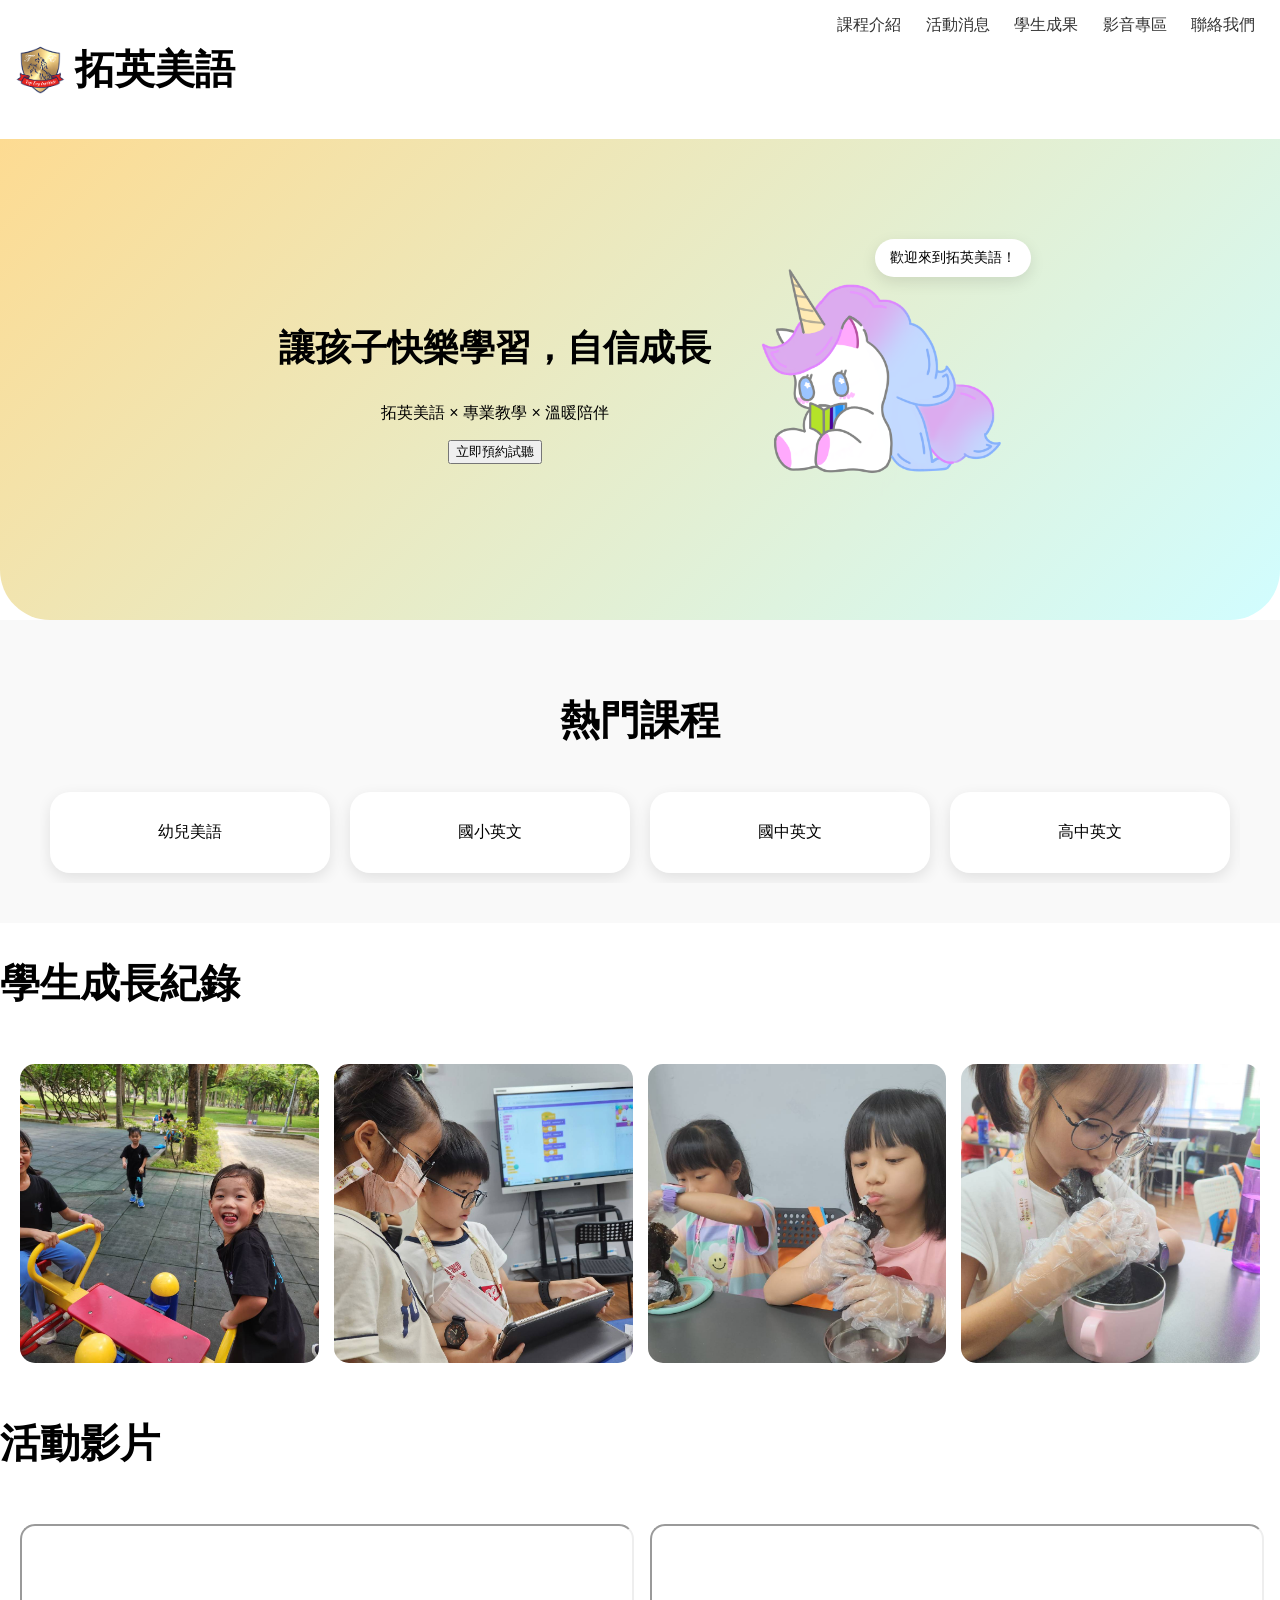
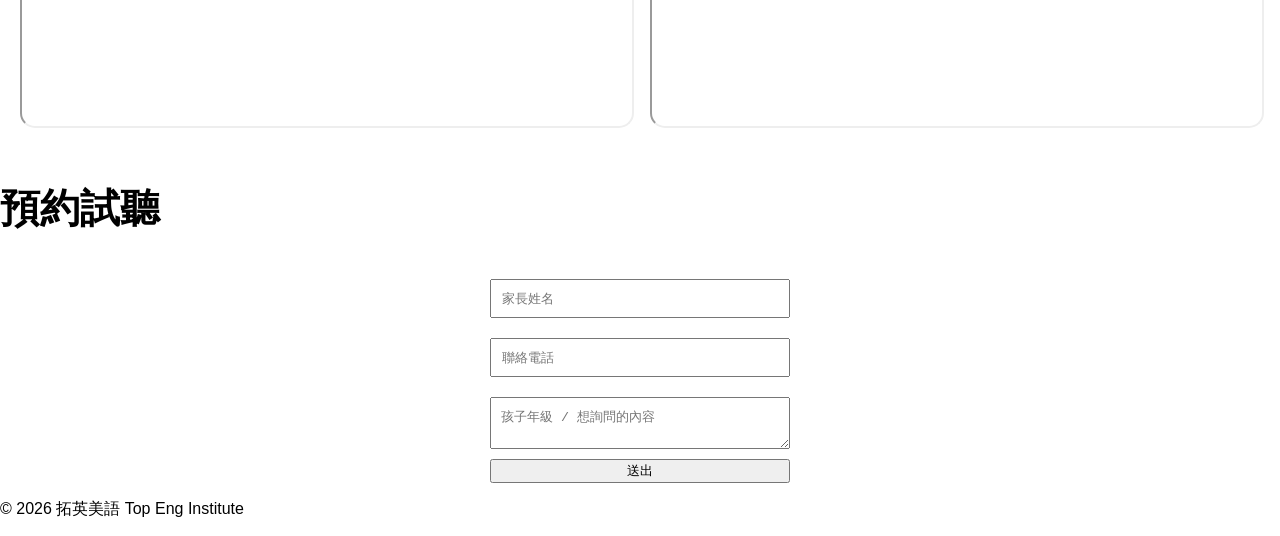
==== cram-school-website/index.html @ 193c5854 "Add files via upload" ====
<!DOCTYPE html>
<html lang="zh-Hant">
<head>
<meta charset="UTF-8">
<meta name="viewport" content="width=device-width, initial-scale=1.0">
<title>Top Eng Institute 拓英美語</title>
<link rel="stylesheet" href="style.css">
<link href="https://unpkg.com/aos@2.3.4/dist/aos.css" rel="stylesheet">
</head>

<body>

<div class="floating-shapes">
    <span class="shape pink"></span>
    <span class="shape blue"></span>
    <span class="shape yellow"></span>
</div>

<header>
    <div class="logo">
        <img src="images/logo.png" alt="Top Eng Logo">
        <h1>拓英美語</h1>
    </div>

    <nav>
        <a href="#">課程介紹</a>
        <a href="#">活動消息</a>
        <a href="#">學生成果</a>
        <a href="#">影音專區</a>
        <a href="#">聯絡我們</a>
    </nav>
</header>

<section class="hero">
    <div class="hero-content">
        <div class="hero-text">
            <h2>讓孩子快樂學習，自信成長</h2>
            <p>拓英美語 × 專業教學 × 溫暖陪伴</p>
            <button>立即預約試聽</button>
        </div>

        <div class="hero-image">
            <img id="mascot" src="images/Reading Unicorn.png" alt="Unicorn Mascot">

                <div class="speech-bubble">
                    歡迎來到拓英美語！
                </div>

        </div>
    </div>
</section>

<section class="programs">
    <h2>熱門課程</h2>

    <div class="slider">
        <div class="slide-track">

            <div class="card">幼兒美語</div>
            <div class="card">國小英文</div>
            <div class="card">國中英文</div>
            <div class="card">高中英文</div>
            <div class="card">數學輔導</div>
            <div class="card">作業指導</div>

            <!-- duplicate for smooth loop -->
            <div class="card">幼兒美語</div>
            <div class="card">國小英文</div>
            <div class="card">國中英文</div>
            <div class="card">高中英文</div>

        </div>
    </div>
</section>

<section class="gallery">
    <h2>學生成長紀錄</h2>

    <div class="gallery-grid">
        <img src="images/photo1.jpg">
        <img src="images/photo2.jpg">
        <img src="images/photo3.jpg">
        <img src="images/photo4.jpg">
    </div>
</section>

<section class="videos">
    <h2>活動影片</h2>

    <div class="video-grid">

        <iframe src="https://www.youtube.com/watch?v=noAdLFF8RVE"></iframe>
        <iframe src="https://www.youtube.com/embed/dQw4w9WgXcQ"></iframe>

    </div>
</section>

<section class="contact">
    <h2>預約試聽</h2>
    <form>
        <input type="text" placeholder="家長姓名">
        <input type="text" placeholder="聯絡電話">
        <textarea placeholder="孩子年級 / 想詢問的內容"></textarea>
        <button type="submit">送出</button>
    </form>
</section>

<footer>
    <p>© 2026 拓英美語 Top Eng Institute</p>
</footer>

<script src="https://unpkg.com/aos@2.3.4/dist/aos.js"></script>
<script>
AOS.init();
</script>

</body>
</html>
---- cram-school-website/style.css ----
body {
    margin: 0;
    font-family: "Noto Sans TC", sans-serif;
}

/* MOBILE FIRST FIX */
@media (max-width: 768px) {
    .hero-content {
        flex-direction: column;
    }
}

/* GLOBAL RESPONSIVE */
img {
    max-width: 100%;
    height: auto;
}

h1, h2 {
    font-size: clamp(22px, 5vw, 40px);
}

/* NAV mobile fix */
@media (max-width: 768px) {
    nav {
        display: flex;
        flex-wrap: wrap;
        justify-content: center;
    }

    nav a {
        margin: 5px;
        font-size: 14px;
    }
}

.floating-shapes {
    position: fixed;
    width: 100%;
    height: 100%;
    z-index: -1;
    overflow: hidden;
}

.shape {
    position: absolute;
    border-radius: 50%;
    opacity: 0.3;
}

.pink {
    width: 200px;
    height: 200px;
    background: #ffd6e0;
    top: 10%;
    left: 5%;
    animation: floatShape 10s infinite;
}

.blue {
    width: 250px;
    height: 250px;
    background: #d6f0ff;
    bottom: 10%;
    right: 10%;
    animation: floatShape 12s infinite;
}

.yellow {
    width: 150px;
    height: 150px;
    background: #fff5cc;
    top: 50%;
    left: 70%;
    animation: floatShape 8s infinite;
}

@keyframes floatShape {
    0% { transform: translateY(0); }
    50% { transform: translateY(-30px); }
    100% { transform: translateY(0); }
}

/* HEADER */
header {
    background: white;
    padding: 15px;
    display: flex;
    justify-content: space-between;
}

nav a {
    margin: 0 10px;
    text-decoration: none;
    color: #333;
}

.logo {
    display: flex;
    align-items: center;
}

.logo img {
    width: 50px;
    margin-right: 10px;
}

/* HERO */
.hero {
    background: linear-gradient(135deg, #fddb92, #d1fdff);
    padding: 120px 20px;
    text-align: center;
    border-bottom-left-radius: 50px;
    border-bottom-right-radius: 50px;
}

.hero h2 {
    font-size: 36px;
}

.hero-content {
    display: flex;
    align-items: center;
    justify-content: center;
    gap: 40px;
    flex-wrap: wrap;
}

.hero-image img {
    width: 250px;
    animation: float 3s ease-in-out infinite;
}

@keyframes float {
    0% { transform: translateY(0px); }
    50% { transform: translateY(-15px); }
    100% { transform: translateY(0px); }
}

.hero-image {
    position: relative;
}

.speech-bubble {
    position: absolute;
    top: -20px;
    right: -30px;
    background: white;
    padding: 10px 15px;
    border-radius: 20px;
    font-size: 14px;
    box-shadow: 0 5px 15px rgba(0,0,0,0.1);
}

/* make it responsive */
@media (max-width: 768px) {
    .hero-content {
        flex-direction: column;
    }
}

/* CARDS */
.programs {
    background: #f9f9f9;
    padding: 40px;
    text-align: center;
}

.card {
    background: white;
    margin: 15px auto;
    padding: 20px;
    max-width: 300px;
    border-radius: 20px;
}

.slider {
    overflow: hidden;
    width: 100%;
}

.slide-track {
    display: flex;
    width: calc(250px * 10);
    animation: scroll 20s linear infinite;
}

.card {
    width: 220px;
    margin: 10px;
    padding: 30px;
    background: white;
    border-radius: 20px;
    text-align: center;
    box-shadow: 0 5px 15px rgba(0,0,0,0.1);
    flex-shrink: 0;
}

@keyframes scroll {
    0% { transform: translateX(0); }
    100% { transform: translateX(-50%); }
}

/* gallery */
.gallery-grid {
    display: grid;
    grid-template-columns: repeat(auto-fit, minmax(180px, 1fr));
    gap: 15px;
    padding: 20px;
}

.gallery-grid img {
    width: 100%;
    aspect-ratio: 1 / 1;   /* 🔥 THIS FIXES EVERYTHING */
    object-fit: cover;     /* crops nicely */
    border-radius: 15px;
}

.gallery-grid {
    display: grid;
    grid-template-columns: repeat(auto-fit, minmax(180px, 1fr));
    gap: 15px;
    padding: 20px;
}

.gallery-grid img {
    width: 100%;
    aspect-ratio: 1 / 1;   /* 🔥 THIS FIXES EVERYTHING */
    object-fit: cover;     /* crops nicely */
    border-radius: 15px;
}

/* video */
.video-grid {
    display: grid;
    grid-template-columns: repeat(auto-fit, minmax(250px, 1fr));
    gap: 20px;
    padding: 20px;
}

iframe {
    width: 100%;
    height: 200px;
    border-radius: 15px;
}

/* FORM */
form {
    display: flex;
    flex-direction: column;
    max-width: 300px;
    margin: auto;
}

input, textarea {
    margin: 10px 0;
    padding: 10px;
}
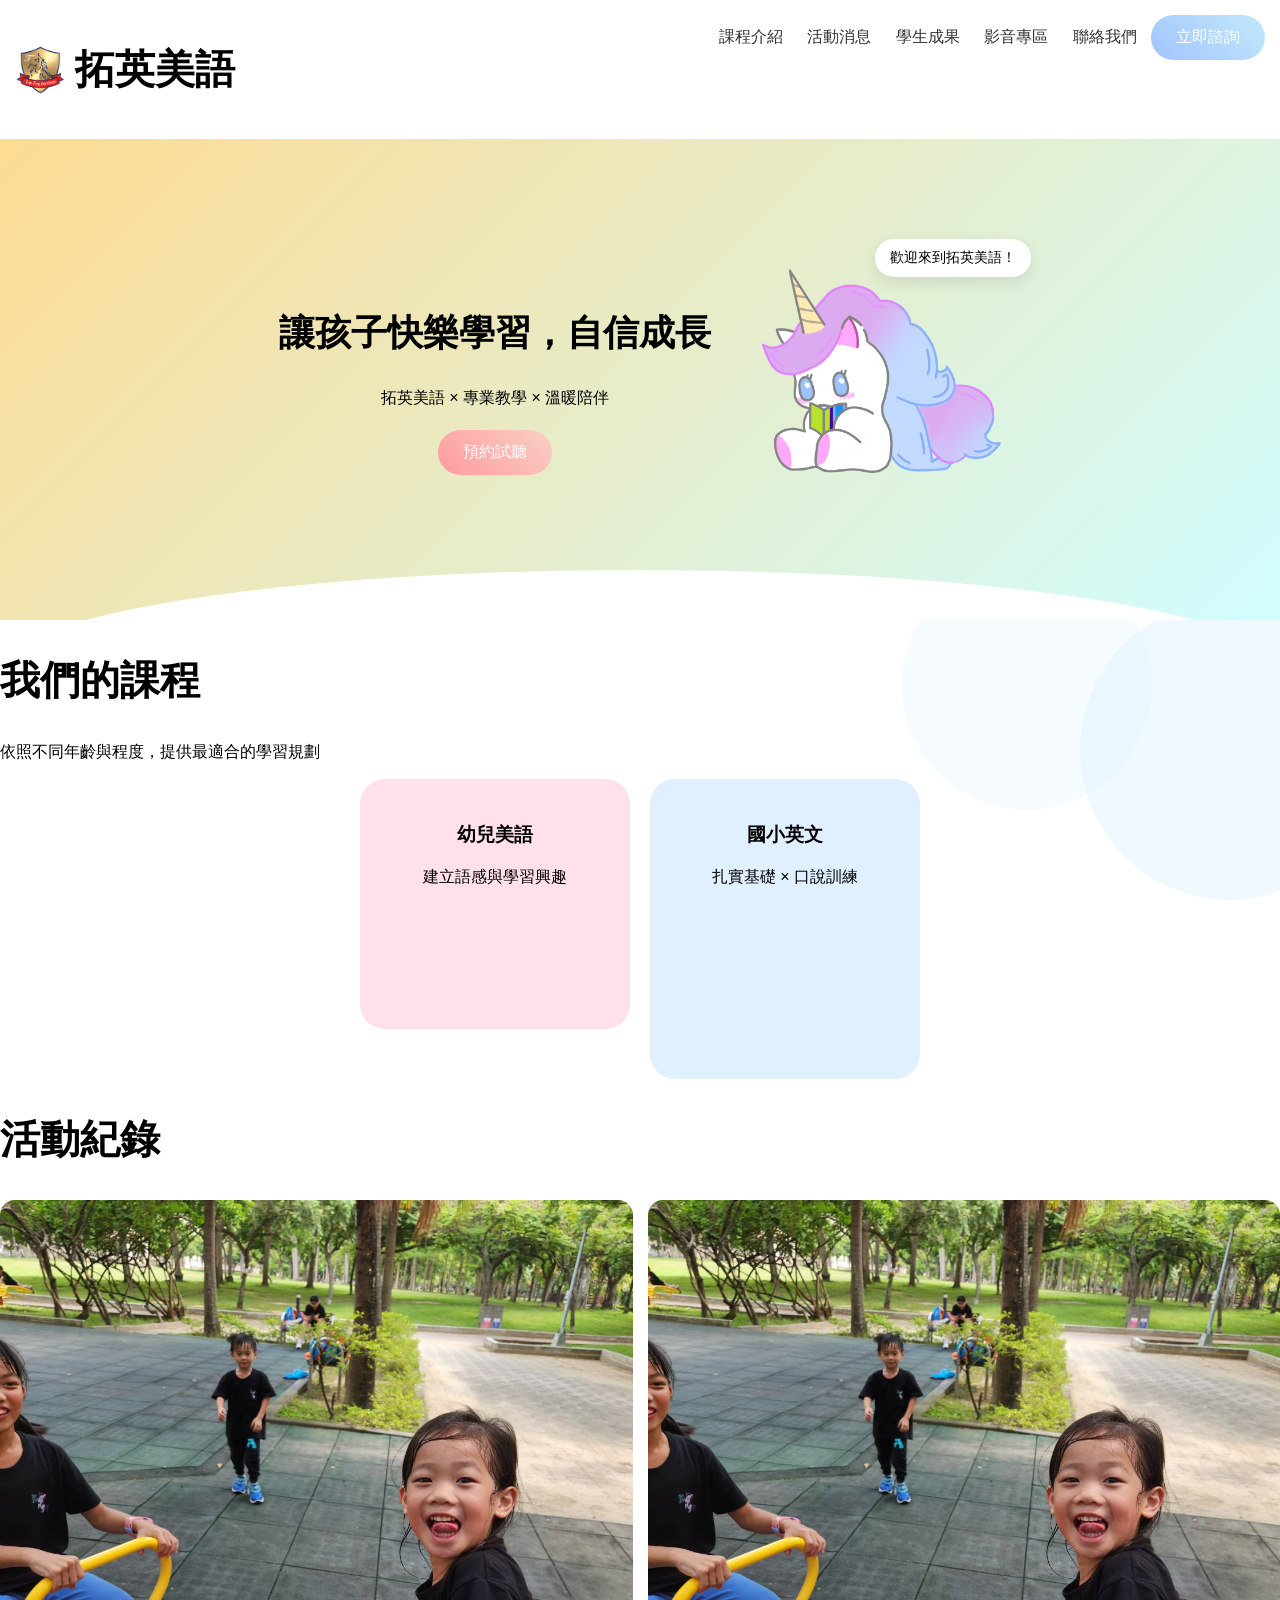
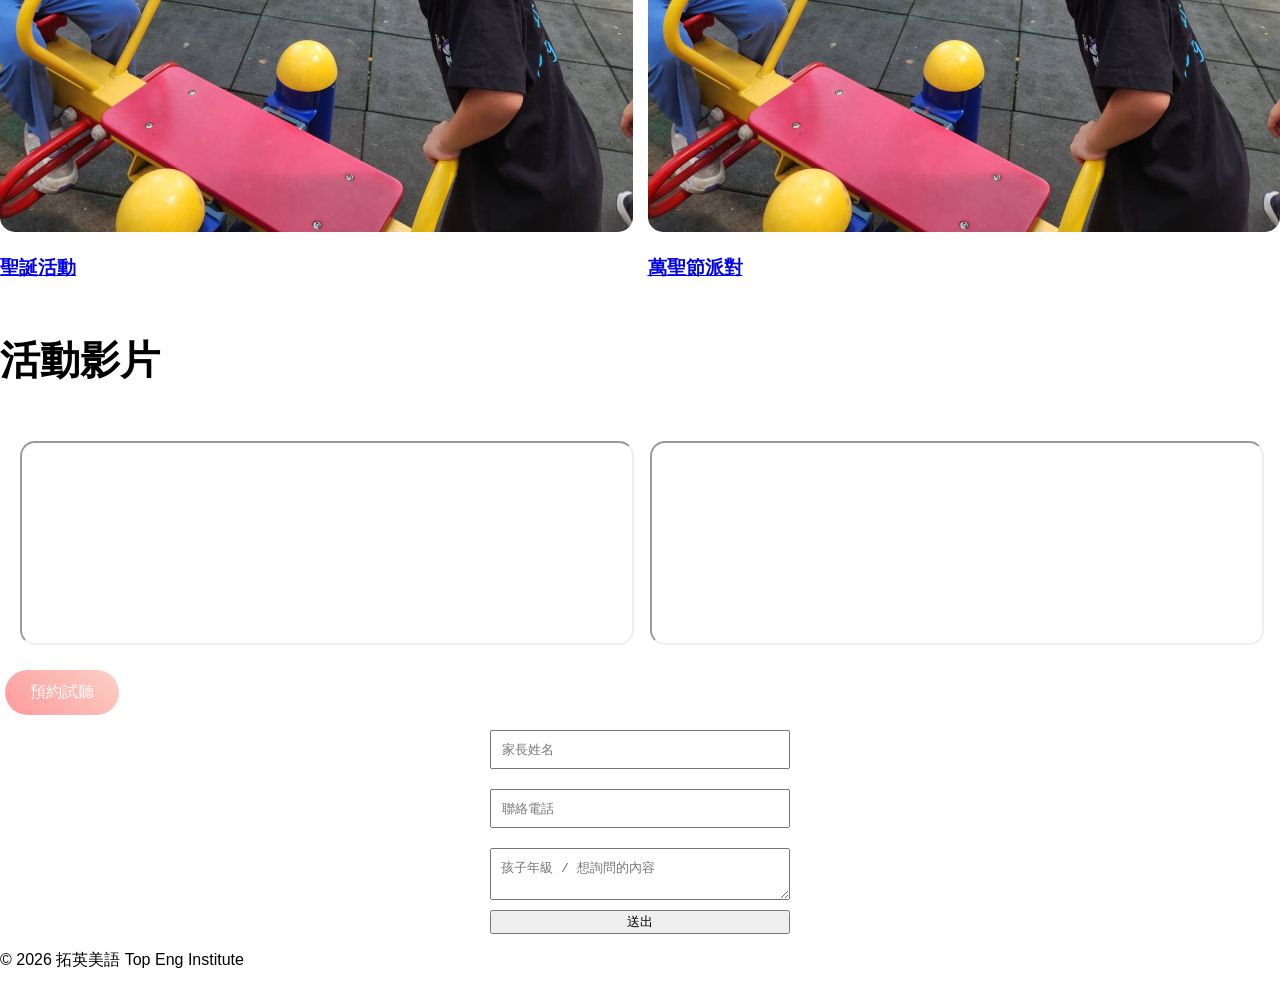
==== commit 069d6593: "Add files via upload" ====
--- a/cram-school-website/index.html
+++ b/cram-school-website/index.html
@@ -9,6 +9,8 @@
 </head>
 
 <body>
+<div class="decor decor1"></div>
+<div class="decor decor2"></div>
 
 <div class="floating-shapes">
     <span class="shape pink"></span>
@@ -28,6 +30,7 @@
         <a href="#">學生成果</a>
         <a href="#">影音專區</a>
         <a href="#">聯絡我們</a>
+        <button class="btn-secondary">立即諮詢</button>
     </nav>
 </header>
 
@@ -36,7 +39,7 @@
         <div class="hero-text">
             <h2>讓孩子快樂學習，自信成長</h2>
             <p>拓英美語 × 專業教學 × 溫暖陪伴</p>
-            <button>立即預約試聽</button>
+            <button class="btn-primary">預約試聽</button>
         </div>
 
         <div class="hero-image">
@@ -50,38 +53,42 @@
     </div>
 </section>
 
-<section class="programs">
-    <h2>熱門課程</h2>
+<section class="courses">
+  <h2>我們的課程</h2>
+  <p class="course-intro">依照不同年齡與程度，提供最適合的學習規劃</p>
 
-    <div class="slider">
-        <div class="slide-track">
+  <div class="course-list">
 
-            <div class="card">幼兒美語</div>
-            <div class="card">國小英文</div>
-            <div class="card">國中英文</div>
-            <div class="card">高中英文</div>
-            <div class="card">數學輔導</div>
-            <div class="card">作業指導</div>
+    <!-- COURSE ITEM -->
+    <div class="course-item pink">
+      <h3>幼兒美語</h3>
+      <p>建立語感與學習興趣</p>
+    </div>
 
-            <!-- duplicate for smooth loop -->
-            <div class="card">幼兒美語</div>
-            <div class="card">國小英文</div>
-            <div class="card">國中英文</div>
-            <div class="card">高中英文</div>
+    <div class="course-item blue">
+      <h3>國小英文</h3>
+      <p>扎實基礎 × 口說訓練</p>
+    </div>
 
-        </div>
-    </div>
+  </div>
 </section>
 
-<section class="gallery">
-    <h2>學生成長紀錄</h2>
+<section class="albums">
+  <h2>活動紀錄</h2>
 
-    <div class="gallery-grid">
-        <img src="images/photo1.jpg">
-        <img src="images/photo2.jpg">
-        <img src="images/photo3.jpg">
-        <img src="images/photo4.jpg">
-    </div>
+  <div class="album-grid">
+
+    <a href="album1.html" class="album-card">
+      <img src="images/photo1.jpg">
+      <h3>聖誕活動</h3>
+    </a>
+
+    <a href="album2.html" class="album-card">
+      <img src="images/photo1.jpg">
+      <h3>萬聖節派對</h3>
+    </a>
+
+  </div>
 </section>
 
 <section class="videos">
@@ -89,14 +96,14 @@
 
     <div class="video-grid">
 
-        <iframe src="https://www.youtube.com/watch?v=noAdLFF8RVE"></iframe>
+        <iframe src="https://www.youtube.com/embed/noAdLFF8RVE"></iframe>
         <iframe src="https://www.youtube.com/embed/dQw4w9WgXcQ"></iframe>
 
     </div>
 </section>
 
 <section class="contact">
-    <h2>預約試聽</h2>
+    <button class="btn-primary">預約試聽</button>
     <form>
         <input type="text" placeholder="家長姓名">
         <input type="text" placeholder="聯絡電話">
@@ -114,5 +121,19 @@
 AOS.init();
 </script>
 
+<script src="https://identity.netlify.com/v1/netlify-identity-widget.js"></script>
+
+<script>
+  if (window.netlifyIdentity) {
+    window.netlifyIdentity.on("init", user => {
+      if (!user) {
+        window.netlifyIdentity.on("login", () => {
+          document.location.href = "/admin/";
+        });
+      }
+    });
+  }
+</script>
+
 </body>
 </html>
--- a/cram-school-website/style.css
+++ b/cram-school-website/style.css
@@ -34,6 +34,30 @@
     }
 }
 
+/* decor */
+.decor {
+    position: absolute;
+    border-radius: 50%;
+    opacity: 0.4;
+    z-index: -1;
+}
+
+.decor1 {
+    width: 200px;
+    height: 200px;
+    background: #ffd6e0;
+    top: 100px;
+    left: -50px;
+}
+
+.decor2 {
+    width: 300px;
+    height: 300px;
+    background: #d6f0ff;
+    bottom: 0;
+    right: -100px;
+}
+
 .floating-shapes {
     position: fixed;
     width: 100%;
@@ -105,13 +129,47 @@
     margin-right: 10px;
 }
 
+/* button */
+.btn-primary {
+    background: linear-gradient(45deg, #ff9a9e, #fad0c4);
+    border: none;
+    padding: 12px 25px;
+    border-radius: 30px;
+    color: white;
+    font-size: 16px;
+    cursor: pointer;
+    margin: 5px;
+}
+
+.btn-secondary {
+    background: linear-gradient(45deg, #a1c4fd, #c2e9fb);
+    border: none;
+    padding: 12px 25px;
+    border-radius: 30px;
+    color: white;
+    font-size: 16px;
+    cursor: pointer;
+}
+
 /* HERO */
 .hero {
     background: linear-gradient(135deg, #fddb92, #d1fdff);
     padding: 120px 20px;
     text-align: center;
-    border-bottom-left-radius: 50px;
-    border-bottom-right-radius: 50px;
+    position: relative;
+    overflow: hidden;
+}
+
+.hero::after {
+    content: "";
+    position: absolute;
+    bottom: -50px;
+    left: 0;
+    width: 100%;
+    height: 100px;
+    background: white;
+    border-top-left-radius: 50% 100%;
+    border-top-right-radius: 50% 100%;
 }
 
 .hero h2 {
@@ -159,21 +217,51 @@
     }
 }
 
-/* CARDS */
-.programs {
-    background: #f9f9f9;
-    padding: 40px;
+.course-list {
+    display: flex;
+    flex-wrap: wrap;
+    gap: 20px;
+    justify-content: center;
+}
+
+/* SAME SHAPE = CLEAN */
+.course-item {
+    width: 220px;
+    padding: 25px;
+    border-radius: 25px;
     text-align: center;
-}
-
-.card {
-    background: white;
-    margin: 15px auto;
-    padding: 20px;
-    max-width: 300px;
-    border-radius: 20px;
-}
-
+    transition: 0.3s;
+}
+
+.course-item:hover {
+    transform: translateY(-8px);
+}
+
+/* PRESET COLORS (YOU CHOOSE FROM THESE ONLY) */
+.pink { background: #ffe0eb; }
+.blue { background: #e0f0ff; }
+.yellow { background: #fff5cc; }
+.green { background: #e0ffe5; }
+.purple { background: #f0e0ff; }
+
+/* COURSE CARDS */
+.course-card {
+    padding: 30px 20px;
+    border-radius: 30px;
+    color: #333;
+    font-weight: bold;
+    transition: transform 0.3s ease;
+}
+
+.course-card:hover {
+    transform: translateY(-8px);
+}
+
+/* COLORS (THIS is the theme feel) */
+.pink { background: #ffe0eb; }
+.blue { background: #e0f0ff; }
+.yellow { background: #fff5cc; }
+.purple { background: #f0e0ff; }
 .slider {
     overflow: hidden;
     width: 100%;
@@ -201,32 +289,17 @@
     100% { transform: translateX(-50%); }
 }
 
-/* gallery */
-.gallery-grid {
+/* album */
+.album-grid {
     display: grid;
-    grid-template-columns: repeat(auto-fit, minmax(180px, 1fr));
+    grid-template-columns: repeat(auto-fit, minmax(200px, 1fr));
     gap: 15px;
-    padding: 20px;
-}
-
-.gallery-grid img {
-    width: 100%;
-    aspect-ratio: 1 / 1;   /* 🔥 THIS FIXES EVERYTHING */
-    object-fit: cover;     /* crops nicely */
-    border-radius: 15px;
-}
-
-.gallery-grid {
-    display: grid;
-    grid-template-columns: repeat(auto-fit, minmax(180px, 1fr));
-    gap: 15px;
-    padding: 20px;
-}
-
-.gallery-grid img {
-    width: 100%;
-    aspect-ratio: 1 / 1;   /* 🔥 THIS FIXES EVERYTHING */
-    object-fit: cover;     /* crops nicely */
+}
+
+.album-card img {
+    width: 100%;
+    aspect-ratio: 1/1;
+    object-fit: cover;
     border-radius: 15px;
 }
 
